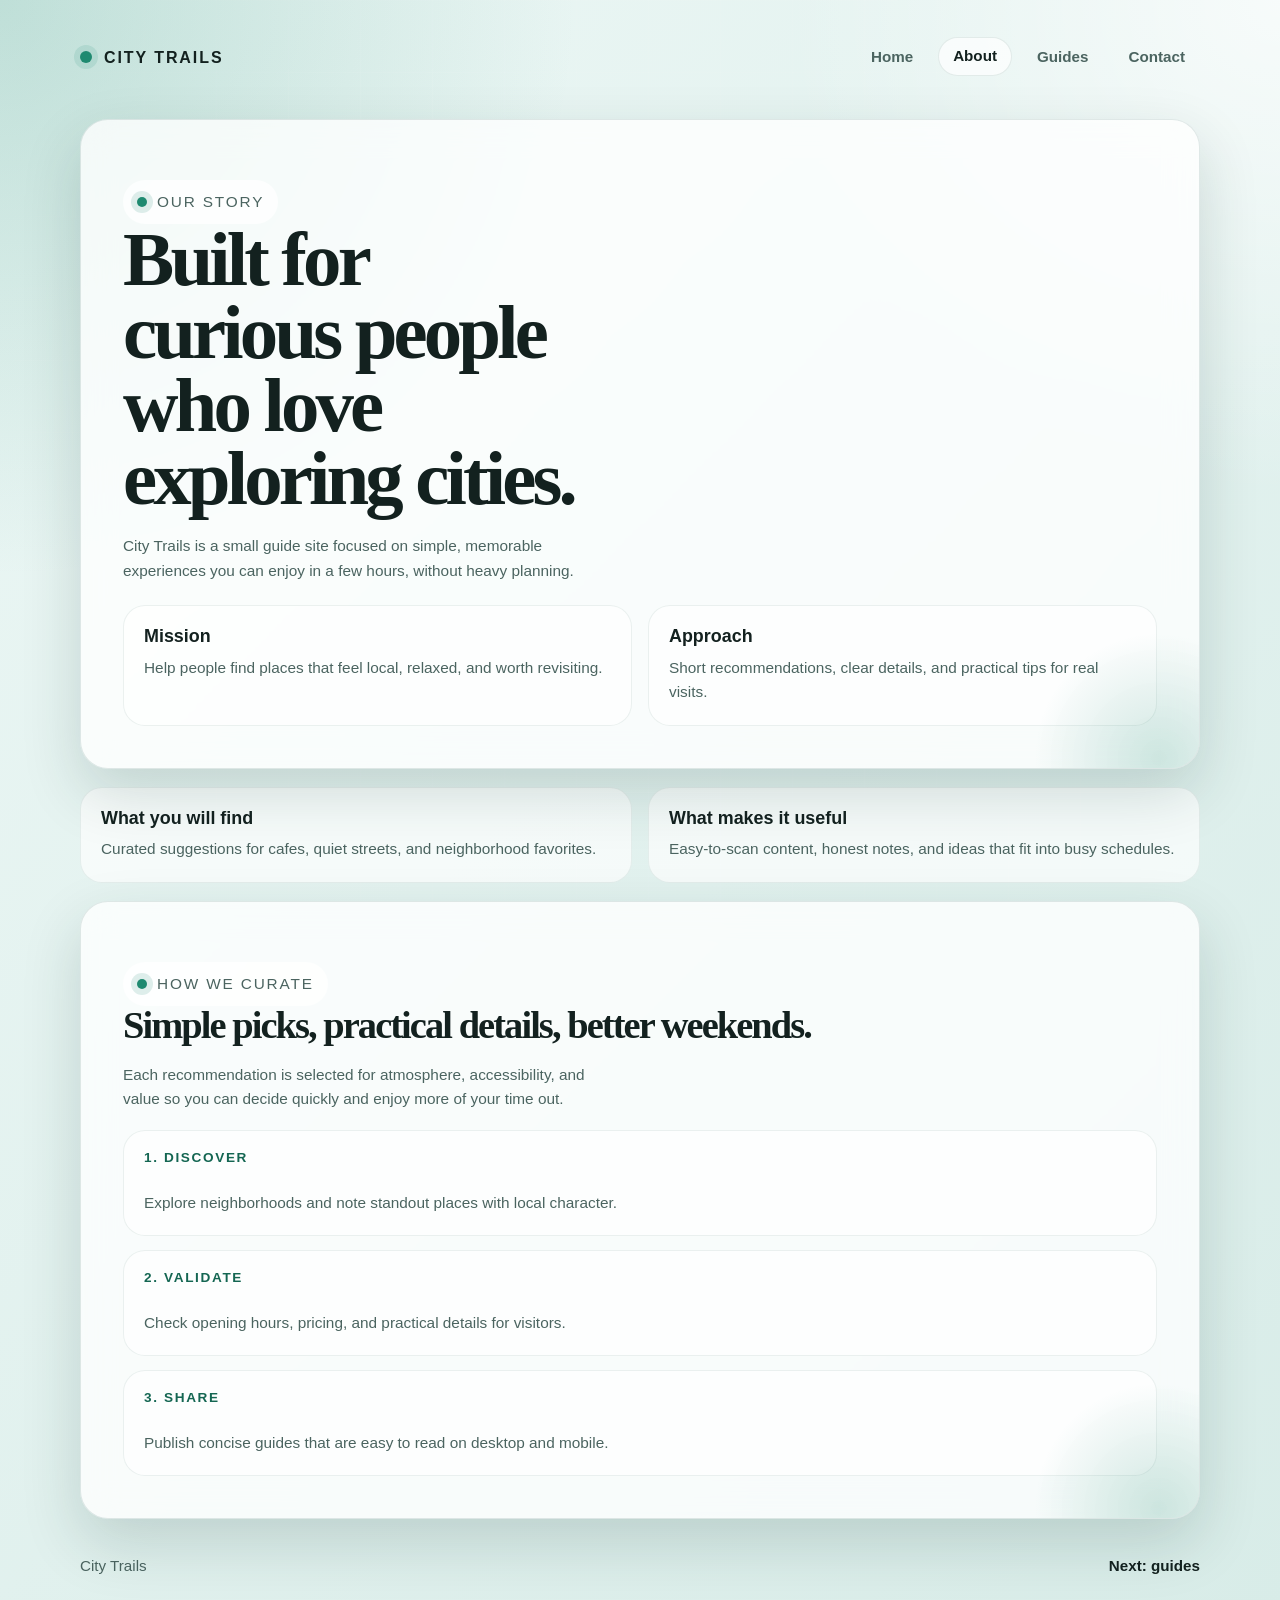
==== about.html @ fec44ee7 "Committed" ====
<!DOCTYPE html>
<html lang="en">
<head>
    <meta charset="UTF-8">
    <meta name="viewport" content="width=device-width, initial-scale=1.0">
    <title>City Trails | About</title>
    <link rel="stylesheet" href="styles.css">
</head>
<body>
    <div class="page-shell">
        <header class="topbar">
            <a class="brand" href="index.html">City Trails</a>
            <nav class="nav" aria-label="Primary">
                <a href="index.html">Home</a>
                <a class="active" href="about.html">About</a>
                <a href="pipeline.html">Guides</a>
                <a href="contact.html">Contact</a>
            </nav>
        </header>

        <main class="content">
            <section class="card hero">
                <p class="kicker">Our story</p>
                <h1>Built for curious people who love exploring cities.</h1>
                <p>City Trails is a small guide site focused on simple, memorable experiences you can enjoy in a few hours, without heavy planning.</p>

                <div class="content-grid mt-22">
                    <div class="info-panel">
                        <strong>Mission</strong>
                        <span>Help people find places that feel local, relaxed, and worth revisiting.</span>
                    </div>
                    <div class="info-panel">
                        <strong>Approach</strong>
                        <span>Short recommendations, clear details, and practical tips for real visits.</span>
                    </div>
                </div>
            </section>

            <section class="content-grid">
                <article class="panel">
                    <strong>What you will find</strong>
                    <span>Curated suggestions for cafes, quiet streets, and neighborhood favorites.</span>
                </article>
                <article class="panel">
                    <strong>What makes it useful</strong>
                    <span>Easy-to-scan content, honest notes, and ideas that fit into busy schedules.</span>
                </article>
            </section>

            <section class="card hero">
                <p class="kicker">How we curate</p>
                <h2 class="section-title">Simple picks, practical details, better weekends.</h2>
                <p class="section-lead">Each recommendation is selected for atmosphere, accessibility, and value so you can decide quickly and enjoy more of your time out.</p>

                <div class="timeline">
                    <div class="timeline-item">
                        <div class="step">1. Discover</div>
                        <p>Explore neighborhoods and note standout places with local character.</p>
                    </div>
                    <div class="timeline-item">
                        <div class="step">2. Validate</div>
                        <p>Check opening hours, pricing, and practical details for visitors.</p>
                    </div>
                    <div class="timeline-item">
                        <div class="step">3. Share</div>
                        <p>Publish concise guides that are easy to read on desktop and mobile.</p>
                    </div>
                </div>
            </section>
        </main>

        <footer class="page-footer">
            <span>City Trails</span>
            <a href="pipeline.html">Next: guides</a>
        </footer>
    </div>
</body>
</html>
---- styles.css ----
:root {
    color-scheme: light;
    --bg: #ecf7f5;
    --bg-accent: #d8ece8;
    --card: rgba(255, 255, 255, 0.78);
    --card-border: rgba(20, 77, 67, 0.12);
    --text: #13211f;
    --muted: #4b6460;
    --primary: #1f8a70;
    --primary-deep: #146652;
    --secondary: #1e3f5a;
    --shadow: 0 24px 60px rgba(15, 50, 45, 0.16);
}

* {
    box-sizing: border-box;
}

html,
body {
    margin: 0;
    min-height: 100%;
}

body {
    font-family: Georgia, "Times New Roman", serif;
    color: var(--text);
    background:
    radial-gradient(circle at top left, rgba(31, 138, 112, 0.22), transparent 28%),
        radial-gradient(circle at top right, rgba(255, 255, 255, 0.72), transparent 24%),
        linear-gradient(135deg, var(--bg), var(--bg-accent));
}

body::before {
    content: "";
    position: fixed;
    inset: 0;
    background-image:
        linear-gradient(rgba(255, 255, 255, 0.18) 1px, transparent 1px),
        linear-gradient(90deg, rgba(255, 255, 255, 0.18) 1px, transparent 1px);
    background-size: 72px 72px;
    mask-image: radial-gradient(circle at center, black 55%, transparent 100%);
    pointer-events: none;
    opacity: 0.35;
}

.page-shell {
    position: relative;
    width: min(1120px, calc(100% - 32px));
    margin: 0 auto;
    padding: 24px 0 40px;
}

.topbar {
    display: flex;
    align-items: center;
    justify-content: space-between;
    gap: 20px;
    padding: 14px 0 22px;
}

.brand {
    display: inline-flex;
    align-items: center;
    gap: 12px;
    color: var(--text);
    text-decoration: none;
    font: 700 1rem/1.1 Arial, Helvetica, sans-serif;
    letter-spacing: 0.12em;
    text-transform: uppercase;
}

.brand::before {
    content: "";
    width: 12px;
    height: 12px;
    border-radius: 50%;
    background: var(--primary);
    box-shadow: 0 0 0 6px rgba(31, 138, 112, 0.12);
}

.nav {
    display: flex;
    flex-wrap: wrap;
    gap: 10px;
}

.nav a {
    padding: 10px 14px;
    border-radius: 999px;
    color: var(--muted);
    text-decoration: none;
    font: 600 0.95rem/1.1 Arial, Helvetica, sans-serif;
    border: 1px solid transparent;
    transition: transform 0.2s ease, background 0.2s ease, color 0.2s ease, border-color 0.2s ease;
}

.nav a:hover,
.nav a:focus-visible,
.nav a.active {
    color: var(--text);
    background: rgba(255, 255, 255, 0.7);
    border-color: rgba(20, 77, 67, 0.1);
    transform: translateY(-1px);
}

.card {
    position: relative;
    background: var(--card);
    border: 1px solid var(--card-border);
    border-radius: 28px;
    box-shadow: var(--shadow);
    backdrop-filter: blur(16px);
    overflow: hidden;
}

.card::after {
    content: "";
    position: absolute;
    inset: auto -90px -120px auto;
    width: 260px;
    height: 260px;
    border-radius: 50%;
    background: radial-gradient(circle, rgba(31, 138, 112, 0.2), transparent 68%);
    pointer-events: none;
}

.hero {
    padding: 42px;
}

.kicker {
    display: inline-flex;
    align-items: center;
    gap: 10px;
    margin: 0 0 18px;
    padding: 10px 14px;
    border-radius: 999px;
    background: rgba(255, 255, 255, 0.74);
    color: var(--primary-deep);
    font: 700 0.9rem/1 Arial, Helvetica, sans-serif;
    letter-spacing: 0.12em;
    text-transform: uppercase;
}

.kicker::before {
    content: "";
    width: 10px;
    height: 10px;
    border-radius: 50%;
    background: var(--primary);
    box-shadow: 0 0 0 6px rgba(31, 138, 112, 0.14);
}

.hero h1,
.section-title {
    margin: 0;
    letter-spacing: -0.05em;
}

.hero h1 {
    max-width: 12ch;
    font-size: clamp(2.8rem, 6vw, 5rem);
    line-height: 0.95;
}

.hero p {
    max-width: 56ch;
    margin: 18px 0 0;
    color: var(--muted);
    font: 400 1.08rem/1.7 Arial, Helvetica, sans-serif;
}

.actions {
    display: flex;
    flex-wrap: wrap;
    gap: 12px;
    margin-top: 28px;
}

.button {
    display: inline-flex;
    align-items: center;
    gap: 10px;
    padding: 12px 18px;
    border-radius: 999px;
    background: linear-gradient(135deg, var(--primary), var(--primary-deep));
    color: #fff;
    text-decoration: none;
    font: 700 0.98rem/1 Arial, Helvetica, sans-serif;
    box-shadow: 0 14px 28px rgba(20, 102, 82, 0.28);
}

.button.secondary {
    background: rgba(255, 255, 255, 0.72);
    color: var(--text);
    box-shadow: none;
    border: 1px solid rgba(20, 77, 67, 0.1);
}

.button::after {
    content: ">";
    font-size: 1rem;
}

.secondary::after {
    content: "";
}

.panel-grid {
    display: grid;
    grid-template-columns: repeat(3, minmax(0, 1fr));
    gap: 16px;
    margin-top: 18px;
}

.panel,
.info-panel,
.timeline-item,
.contact-card,
.form-panel {
    padding: 20px;
    border-radius: 22px;
    background: rgba(255, 255, 255, 0.66);
    border: 1px solid rgba(20, 77, 67, 0.08);
}

.panel strong,
.info-panel strong,
.contact-card strong {
    display: block;
    margin-bottom: 8px;
    font: 700 1.12rem/1.2 Arial, Helvetica, sans-serif;
}

.panel span,
.info-panel span,
.contact-card span,
.timeline-item p,
.form-panel p,
.content p,
.content li,
.muted {
    color: var(--muted);
    font: 400 0.96rem/1.6 Arial, Helvetica, sans-serif;
}

.content {
    display: grid;
    gap: 18px;
    margin-top: 20px;
}

.content-grid {
    display: grid;
    grid-template-columns: repeat(2, minmax(0, 1fr));
    gap: 16px;
}

.mt-22 {
    margin-top: 22px;
}

.section-title {
    font-size: clamp(1.8rem, 3vw, 2.6rem);
    line-height: 1;
}

.section-lead {
    max-width: 58ch;
    margin: 10px 0 0;
    color: var(--muted);
    font: 400 1.02rem/1.7 Arial, Helvetica, sans-serif;
}

.timeline {
    display: grid;
    gap: 14px;
    margin-top: 18px;
}

.timeline-item {
    display: grid;
    gap: 8px;
}

.timeline-item .step {
    font: 700 0.85rem/1 Arial, Helvetica, sans-serif;
    letter-spacing: 0.12em;
    text-transform: uppercase;
    color: var(--primary-deep);
}

.checklist {
    list-style: none;
    padding: 0;
    margin: 16px 0 0;
    display: grid;
    gap: 12px;
}

.checklist li {
    padding: 14px 16px;
    border-radius: 16px;
    background: rgba(255, 255, 255, 0.7);
    border: 1px solid rgba(20, 77, 67, 0.08);
    color: var(--text);
    font: 600 0.96rem/1.45 Arial, Helvetica, sans-serif;
}

.checklist li span {
    display: block;
    margin-top: 4px;
    color: var(--muted);
    font-weight: 400;
}

.contact-grid {
    display: grid;
    grid-template-columns: repeat(3, minmax(0, 1fr));
    gap: 16px;
    margin-top: 18px;
}

.form-grid {
    display: grid;
    gap: 14px;
    margin-top: 18px;
}

.field {
    display: grid;
    gap: 8px;
}

.field label {
    font: 700 0.9rem/1 Arial, Helvetica, sans-serif;
    letter-spacing: 0.06em;
    text-transform: uppercase;
    color: var(--primary-deep);
}

.field input,
.field textarea {
    width: 100%;
    border: 1px solid rgba(20, 77, 67, 0.14);
    border-radius: 16px;
    padding: 14px 16px;
    background: rgba(255, 255, 255, 0.82);
    color: var(--text);
    font: 400 0.98rem/1.5 Arial, Helvetica, sans-serif;
    outline: none;
}

.field textarea {
    min-height: 140px;
    resize: vertical;
}

.field input:focus,
.field textarea:focus {
    border-color: rgba(31, 138, 112, 0.6);
    box-shadow: 0 0 0 4px rgba(31, 138, 112, 0.14);
}

.page-footer {
    display: flex;
    flex-wrap: wrap;
    align-items: center;
    justify-content: space-between;
    gap: 14px;
    margin-top: 18px;
    padding: 18px 0 0;
    color: var(--muted);
    font: 400 0.95rem/1.5 Arial, Helvetica, sans-serif;
}

.page-footer a {
    color: var(--text);
    text-decoration: none;
    font-weight: 700;
}

@media (max-width: 860px) {
    .panel-grid,
    .content-grid,
    .contact-grid {
        grid-template-columns: 1fr;
    }

    .topbar {
        flex-direction: column;
        align-items: flex-start;
    }

    .hero {
        padding: 30px;
    }
}

@media (max-width: 640px) {
    .page-shell {
        width: min(100% - 20px, 1120px);
        padding-top: 14px;
    }

    .card,
    .hero {
        border-radius: 24px;
    }

    .hero {
        padding: 24px;
    }

    .nav {
        width: 100%;
    }

    .nav a {
        flex: 1 1 auto;
        text-align: center;
    }
}
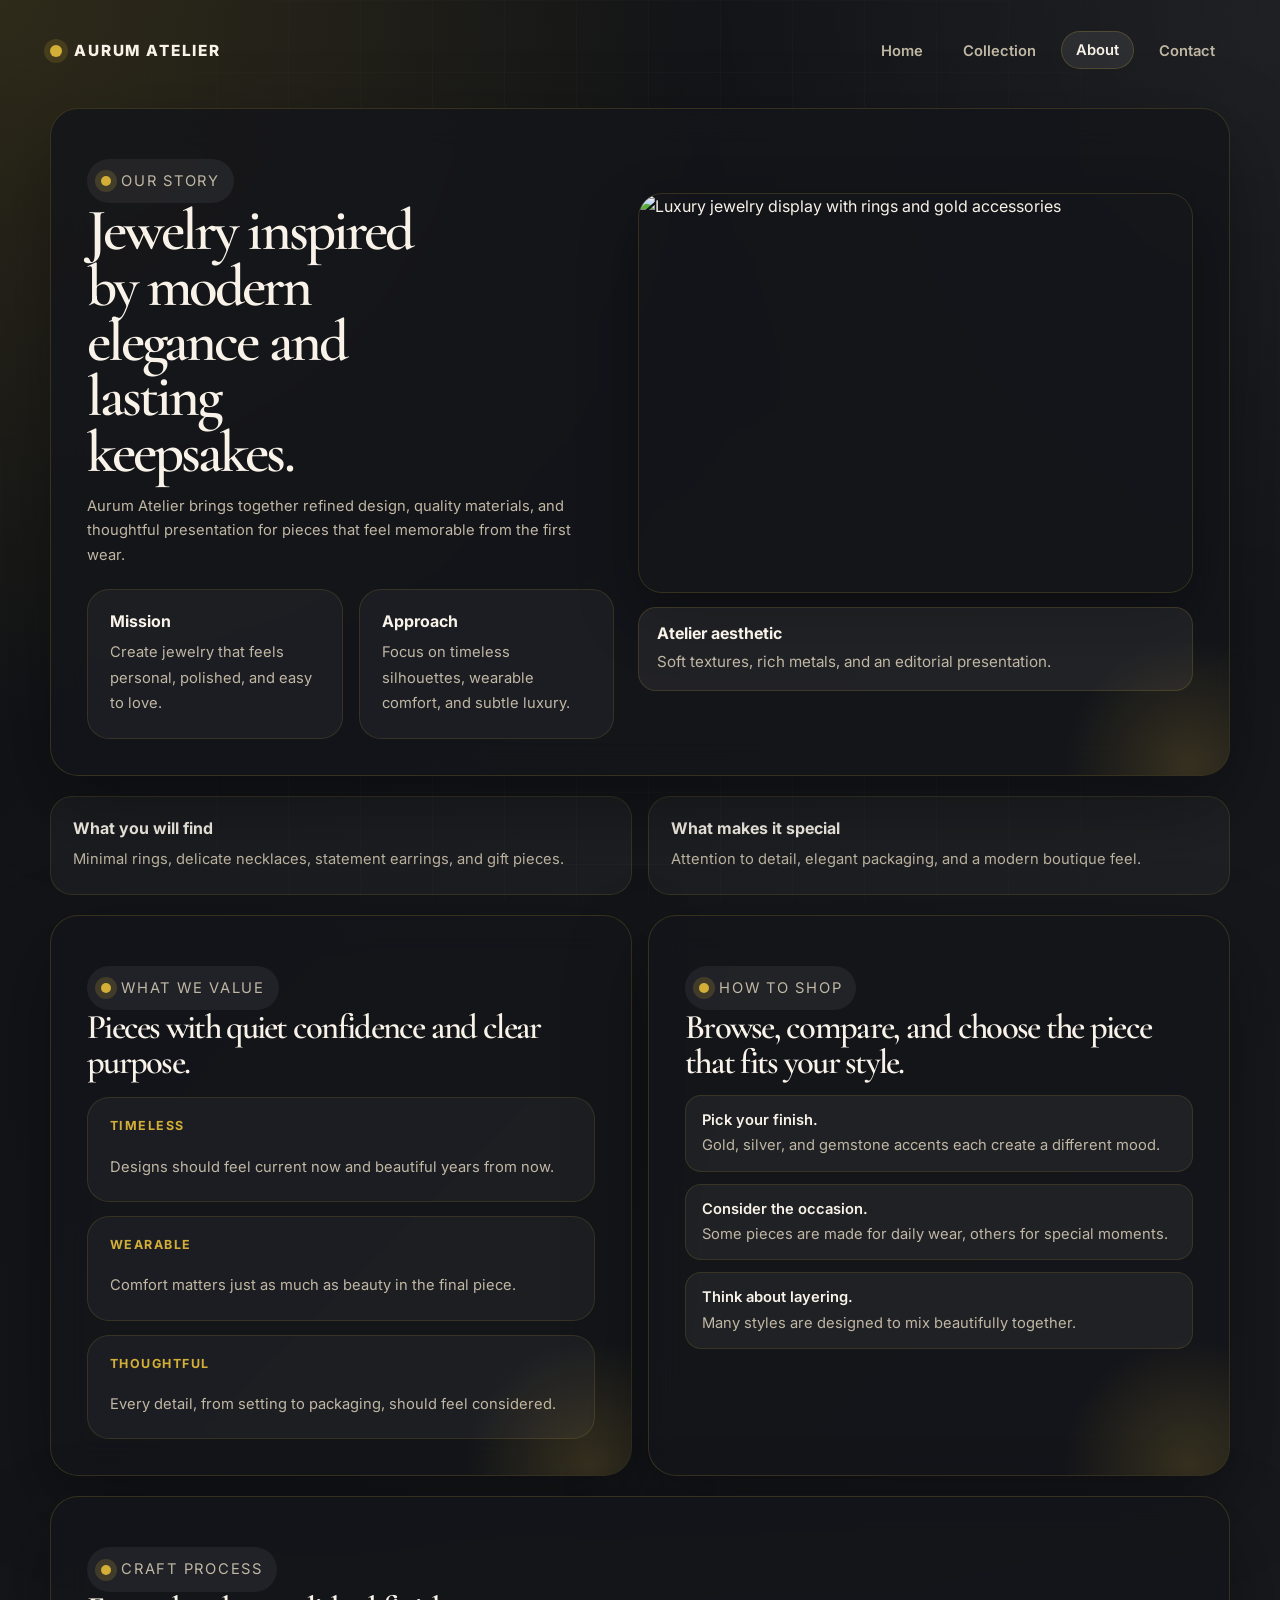
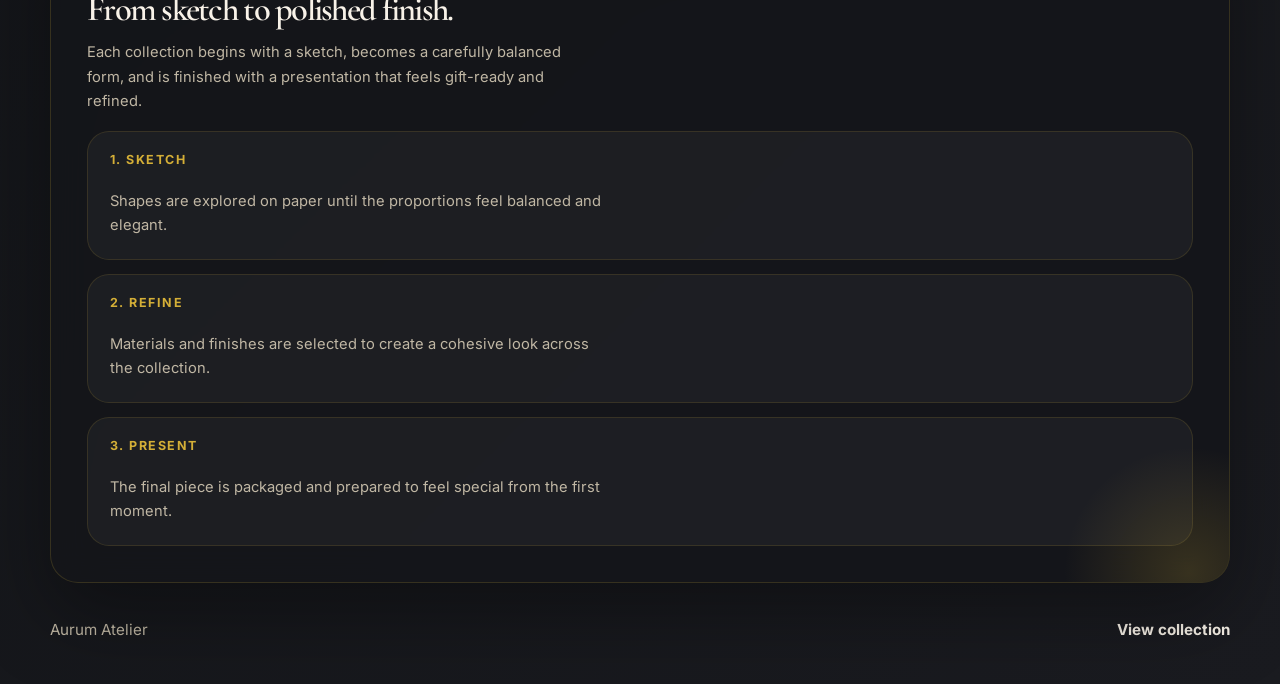
==== commit 3caf022b: "Committed" ====
--- a/about.html
+++ b/about.html
@@ -3,35 +3,45 @@
 <head>
     <meta charset="UTF-8">
     <meta name="viewport" content="width=device-width, initial-scale=1.0">
-    <title>City Trails | About</title>
+    <title>Aurum Atelier | About</title>
     <link rel="stylesheet" href="styles.css">
 </head>
 <body>
     <div class="page-shell">
         <header class="topbar">
-            <a class="brand" href="index.html">City Trails</a>
+            <a class="brand" href="index.html">Aurum Atelier</a>
             <nav class="nav" aria-label="Primary">
                 <a href="index.html">Home</a>
+                <a href="pipeline.html">Collection</a>
                 <a class="active" href="about.html">About</a>
-                <a href="pipeline.html">Guides</a>
                 <a href="contact.html">Contact</a>
             </nav>
         </header>
 
         <main class="content">
-            <section class="card hero">
-                <p class="kicker">Our story</p>
-                <h1>Built for curious people who love exploring cities.</h1>
-                <p>City Trails is a small guide site focused on simple, memorable experiences you can enjoy in a few hours, without heavy planning.</p>
+            <section class="card hero hero-layout reverse">
+                <div class="hero-copy">
+                    <p class="kicker">Our story</p>
+                    <h1>Jewelry inspired by modern elegance and lasting keepsakes.</h1>
+                    <p>Aurum Atelier brings together refined design, quality materials, and thoughtful presentation for pieces that feel memorable from the first wear.</p>
 
-                <div class="content-grid mt-22">
-                    <div class="info-panel">
-                        <strong>Mission</strong>
-                        <span>Help people find places that feel local, relaxed, and worth revisiting.</span>
+                    <div class="content-grid mt-22">
+                        <div class="info-panel">
+                            <strong>Mission</strong>
+                            <span>Create jewelry that feels personal, polished, and easy to love.</span>
+                        </div>
+                        <div class="info-panel">
+                            <strong>Approach</strong>
+                            <span>Focus on timeless silhouettes, wearable comfort, and subtle luxury.</span>
+                        </div>
                     </div>
-                    <div class="info-panel">
-                        <strong>Approach</strong>
-                        <span>Short recommendations, clear details, and practical tips for real visits.</span>
+                </div>
+
+                <div class="hero-visual">
+                    <img src="https://images.unsplash.com/photo-1611652022419-a9419f74343d?auto=format&fit=crop&w=1200&q=80" alt="Luxury jewelry display with rings and gold accessories">
+                    <div class="image-caption">
+                        <strong>Atelier aesthetic</strong>
+                        <span>Soft textures, rich metals, and an editorial presentation.</span>
                     </div>
                 </div>
             </section>
@@ -39,39 +49,70 @@
             <section class="content-grid">
                 <article class="panel">
                     <strong>What you will find</strong>
-                    <span>Curated suggestions for cafes, quiet streets, and neighborhood favorites.</span>
+                    <span>Minimal rings, delicate necklaces, statement earrings, and gift pieces.</span>
                 </article>
                 <article class="panel">
-                    <strong>What makes it useful</strong>
-                    <span>Easy-to-scan content, honest notes, and ideas that fit into busy schedules.</span>
+                    <strong>What makes it special</strong>
+                    <span>Attention to detail, elegant packaging, and a modern boutique feel.</span>
+                </article>
+            </section>
+
+            <section class="content-grid">
+                <article class="card hero">
+                    <p class="kicker">What we value</p>
+                    <h2 class="section-title">Pieces with quiet confidence and clear purpose.</h2>
+                    <div class="timeline">
+                        <div class="timeline-item">
+                            <div class="step">Timeless</div>
+                            <p>Designs should feel current now and beautiful years from now.</p>
+                        </div>
+                        <div class="timeline-item">
+                            <div class="step">Wearable</div>
+                            <p>Comfort matters just as much as beauty in the final piece.</p>
+                        </div>
+                        <div class="timeline-item">
+                            <div class="step">Thoughtful</div>
+                            <p>Every detail, from setting to packaging, should feel considered.</p>
+                        </div>
+                    </div>
+                </article>
+
+                <article class="card hero">
+                    <p class="kicker">How to shop</p>
+                    <h2 class="section-title">Browse, compare, and choose the piece that fits your style.</h2>
+                    <ul class="checklist">
+                        <li>Pick your finish.<span>Gold, silver, and gemstone accents each create a different mood.</span></li>
+                        <li>Consider the occasion.<span>Some pieces are made for daily wear, others for special moments.</span></li>
+                        <li>Think about layering.<span>Many styles are designed to mix beautifully together.</span></li>
+                    </ul>
                 </article>
             </section>
 
             <section class="card hero">
-                <p class="kicker">How we curate</p>
-                <h2 class="section-title">Simple picks, practical details, better weekends.</h2>
-                <p class="section-lead">Each recommendation is selected for atmosphere, accessibility, and value so you can decide quickly and enjoy more of your time out.</p>
+                <p class="kicker">Craft process</p>
+                <h2 class="section-title">From sketch to polished finish.</h2>
+                <p class="section-lead">Each collection begins with a sketch, becomes a carefully balanced form, and is finished with a presentation that feels gift-ready and refined.</p>
 
                 <div class="timeline">
                     <div class="timeline-item">
-                        <div class="step">1. Discover</div>
-                        <p>Explore neighborhoods and note standout places with local character.</p>
+                        <div class="step">1. Sketch</div>
+                        <p>Shapes are explored on paper until the proportions feel balanced and elegant.</p>
                     </div>
                     <div class="timeline-item">
-                        <div class="step">2. Validate</div>
-                        <p>Check opening hours, pricing, and practical details for visitors.</p>
+                        <div class="step">2. Refine</div>
+                        <p>Materials and finishes are selected to create a cohesive look across the collection.</p>
                     </div>
                     <div class="timeline-item">
-                        <div class="step">3. Share</div>
-                        <p>Publish concise guides that are easy to read on desktop and mobile.</p>
+                        <div class="step">3. Present</div>
+                        <p>The final piece is packaged and prepared to feel special from the first moment.</p>
                     </div>
                 </div>
             </section>
         </main>
 
         <footer class="page-footer">
-            <span>City Trails</span>
-            <a href="pipeline.html">Next: guides</a>
+            <span>Aurum Atelier</span>
+            <a href="pipeline.html">View collection</a>
         </footer>
     </div>
 </body>
--- a/styles.css
+++ b/styles.css
@@ -1,15 +1,17 @@
+@import url('https://fonts.googleapis.com/css2?family=Cormorant+Garamond:wght@500;600;700&family=Inter:wght@400;500;600;700;800&display=swap');
+
 :root {
     color-scheme: light;
-    --bg: #ecf7f5;
-    --bg-accent: #d8ece8;
-    --card: rgba(255, 255, 255, 0.78);
-    --card-border: rgba(20, 77, 67, 0.12);
-    --text: #13211f;
-    --muted: #4b6460;
-    --primary: #1f8a70;
-    --primary-deep: #146652;
-    --secondary: #1e3f5a;
-    --shadow: 0 24px 60px rgba(15, 50, 45, 0.16);
+    --bg: #0f1114;
+    --bg-accent: #1a1b20;
+    --card: rgba(20, 21, 26, 0.86);
+    --card-border: rgba(212, 175, 55, 0.18);
+    --text: #f8f2e8;
+    --muted: #c0b7a4;
+    --primary: #d4af37;
+    --primary-deep: #a67c00;
+    --secondary: #d8c6a3;
+    --shadow: 0 30px 80px rgba(0, 0, 0, 0.35);
 }
 
 * {
@@ -22,13 +24,19 @@
     min-height: 100%;
 }
 
+html {
+    scroll-behavior: smooth;
+}
+
 body {
-    font-family: Georgia, "Times New Roman", serif;
+    font-family: Inter, Arial, Helvetica, sans-serif;
+    line-height: 1.6;
     color: var(--text);
     background:
-    radial-gradient(circle at top left, rgba(31, 138, 112, 0.22), transparent 28%),
-        radial-gradient(circle at top right, rgba(255, 255, 255, 0.72), transparent 24%),
+        radial-gradient(circle at top left, rgba(212, 175, 55, 0.16), transparent 28%),
+        radial-gradient(circle at top right, rgba(255, 255, 255, 0.05), transparent 24%),
         linear-gradient(135deg, var(--bg), var(--bg-accent));
+    text-rendering: optimizeLegibility;
 }
 
 body::before {
@@ -36,8 +44,8 @@
     position: fixed;
     inset: 0;
     background-image:
-        linear-gradient(rgba(255, 255, 255, 0.18) 1px, transparent 1px),
-        linear-gradient(90deg, rgba(255, 255, 255, 0.18) 1px, transparent 1px);
+        linear-gradient(rgba(255, 255, 255, 0.06) 1px, transparent 1px),
+        linear-gradient(90deg, rgba(255, 255, 255, 0.06) 1px, transparent 1px);
     background-size: 72px 72px;
     mask-image: radial-gradient(circle at center, black 55%, transparent 100%);
     pointer-events: none;
@@ -46,9 +54,9 @@
 
 .page-shell {
     position: relative;
-    width: min(1120px, calc(100% - 32px));
+    width: min(1180px, calc(100% - 32px));
     margin: 0 auto;
-    padding: 24px 0 40px;
+    padding: 24px 0 42px;
 }
 
 .topbar {
@@ -56,7 +64,7 @@
     align-items: center;
     justify-content: space-between;
     gap: 20px;
-    padding: 14px 0 22px;
+    padding: 8px 0 18px;
 }
 
 .brand {
@@ -65,7 +73,7 @@
     gap: 12px;
     color: var(--text);
     text-decoration: none;
-    font: 700 1rem/1.1 Arial, Helvetica, sans-serif;
+    font: 800 0.96rem/1.1 Inter, Arial, Helvetica, sans-serif;
     letter-spacing: 0.12em;
     text-transform: uppercase;
 }
@@ -76,7 +84,7 @@
     height: 12px;
     border-radius: 50%;
     background: var(--primary);
-    box-shadow: 0 0 0 6px rgba(31, 138, 112, 0.12);
+    box-shadow: 0 0 0 6px rgba(212, 175, 55, 0.16);
 }
 
 .nav {
@@ -90,7 +98,7 @@
     border-radius: 999px;
     color: var(--muted);
     text-decoration: none;
-    font: 600 0.95rem/1.1 Arial, Helvetica, sans-serif;
+    font: 600 0.92rem/1.1 Inter, Arial, Helvetica, sans-serif;
     border: 1px solid transparent;
     transition: transform 0.2s ease, background 0.2s ease, color 0.2s ease, border-color 0.2s ease;
 }
@@ -99,8 +107,8 @@
 .nav a:focus-visible,
 .nav a.active {
     color: var(--text);
-    background: rgba(255, 255, 255, 0.7);
-    border-color: rgba(20, 77, 67, 0.1);
+    background: rgba(255, 255, 255, 0.08);
+    border-color: rgba(212, 175, 55, 0.22);
     transform: translateY(-1px);
 }
 
@@ -110,8 +118,15 @@
     border: 1px solid var(--card-border);
     border-radius: 28px;
     box-shadow: var(--shadow);
-    backdrop-filter: blur(16px);
+    backdrop-filter: blur(18px);
     overflow: hidden;
+    transition: transform 0.28s ease, border-color 0.28s ease, box-shadow 0.28s ease;
+}
+
+.card:hover {
+    transform: translateY(-4px);
+    border-color: rgba(212, 175, 55, 0.32);
+    box-shadow: 0 34px 90px rgba(0, 0, 0, 0.42);
 }
 
 .card::after {
@@ -121,12 +136,91 @@
     width: 260px;
     height: 260px;
     border-radius: 50%;
-    background: radial-gradient(circle, rgba(31, 138, 112, 0.2), transparent 68%);
+    background: radial-gradient(circle, rgba(212, 175, 55, 0.18), transparent 68%);
     pointer-events: none;
 }
 
 .hero {
-    padding: 42px;
+    padding: 36px;
+}
+
+.hero-layout {
+    display: grid;
+    grid-template-columns: minmax(0, 1fr) minmax(300px, 0.95fr);
+    gap: 24px;
+    align-items: center;
+}
+
+.hero-layout.reverse {
+    grid-template-columns: minmax(300px, 0.95fr) minmax(0, 1fr);
+}
+
+.hero-copy {
+    position: relative;
+    z-index: 1;
+}
+
+.hero-visual {
+    display: grid;
+    gap: 14px;
+}
+
+.hero-visual img,
+.gallery-grid img {
+    display: block;
+    width: 100%;
+    object-fit: cover;
+}
+
+.hero-visual img {
+    height: 100%;
+    min-height: 400px;
+    border-radius: 24px;
+    border: 1px solid rgba(212, 175, 55, 0.18);
+    box-shadow: 0 24px 60px rgba(0, 0, 0, 0.32);
+}
+
+.image-caption {
+    padding: 16px 18px;
+    border-radius: 18px;
+    background: rgba(255, 255, 255, 0.06);
+    border: 1px solid rgba(212, 175, 55, 0.16);
+}
+
+.image-caption strong {
+    display: block;
+    margin-bottom: 6px;
+    font: 700 1rem/1.2 Inter, Arial, Helvetica, sans-serif;
+    color: var(--text);
+}
+
+.image-caption span {
+    color: var(--muted);
+    font: 400 0.95rem/1.6 Inter, Arial, Helvetica, sans-serif;
+}
+
+.image-grid {
+    grid-template-columns: repeat(3, minmax(0, 1fr));
+}
+
+.image-grid img {
+    min-height: 220px;
+    border-radius: 22px;
+    border: 1px solid rgba(212, 175, 55, 0.16);
+    box-shadow: 0 18px 36px rgba(0, 0, 0, 0.22);
+}
+
+.gallery-grid {
+    display: grid;
+    grid-template-columns: repeat(4, minmax(0, 1fr));
+    gap: 14px;
+}
+
+.gallery-grid img {
+    height: 260px;
+    border-radius: 22px;
+    border: 1px solid rgba(212, 175, 55, 0.14);
+    box-shadow: 0 18px 36px rgba(0, 0, 0, 0.22);
 }
 
 .kicker {
@@ -136,9 +230,9 @@
     margin: 0 0 18px;
     padding: 10px 14px;
     border-radius: 999px;
-    background: rgba(255, 255, 255, 0.74);
+    background: rgba(255, 255, 255, 0.06);
     color: var(--primary-deep);
-    font: 700 0.9rem/1 Arial, Helvetica, sans-serif;
+    font: 700 0.85rem/1 Inter, Arial, Helvetica, sans-serif;
     letter-spacing: 0.12em;
     text-transform: uppercase;
 }
@@ -149,26 +243,28 @@
     height: 10px;
     border-radius: 50%;
     background: var(--primary);
-    box-shadow: 0 0 0 6px rgba(31, 138, 112, 0.14);
+    box-shadow: 0 0 0 6px rgba(212, 175, 55, 0.18);
 }
 
 .hero h1,
 .section-title {
     margin: 0;
     letter-spacing: -0.05em;
+    font-family: "Cormorant Garamond", Georgia, serif;
+    font-weight: 600;
 }
 
 .hero h1 {
     max-width: 12ch;
-    font-size: clamp(2.8rem, 6vw, 5rem);
-    line-height: 0.95;
+    font-size: clamp(2.3rem, 4.6vw, 4.2rem);
+    line-height: 0.94;
 }
 
 .hero p {
     max-width: 56ch;
-    margin: 18px 0 0;
-    color: var(--muted);
-    font: 400 1.08rem/1.7 Arial, Helvetica, sans-serif;
+    margin: 14px 0 0;
+    color: var(--muted);
+    font: 400 0.98rem/1.7 Inter, Arial, Helvetica, sans-serif;
 }
 
 .actions {
@@ -182,20 +278,20 @@
     display: inline-flex;
     align-items: center;
     gap: 10px;
-    padding: 12px 18px;
+    padding: 13px 20px;
     border-radius: 999px;
     background: linear-gradient(135deg, var(--primary), var(--primary-deep));
-    color: #fff;
+    color: #17120b;
     text-decoration: none;
-    font: 700 0.98rem/1 Arial, Helvetica, sans-serif;
-    box-shadow: 0 14px 28px rgba(20, 102, 82, 0.28);
+    font: 700 0.95rem/1 Inter, Arial, Helvetica, sans-serif;
+    box-shadow: 0 14px 28px rgba(212, 175, 55, 0.22);
 }
 
 .button.secondary {
-    background: rgba(255, 255, 255, 0.72);
+    background: rgba(255, 255, 255, 0.05);
     color: var(--text);
     box-shadow: none;
-    border: 1px solid rgba(20, 77, 67, 0.1);
+    border: 1px solid rgba(212, 175, 55, 0.18);
 }
 
 .button::after {
@@ -219,10 +315,17 @@
 .timeline-item,
 .contact-card,
 .form-panel {
-    padding: 20px;
+    padding: 22px;
     border-radius: 22px;
-    background: rgba(255, 255, 255, 0.66);
-    border: 1px solid rgba(20, 77, 67, 0.08);
+    background: rgba(255, 255, 255, 0.04);
+    border: 1px solid rgba(212, 175, 55, 0.14);
+}
+
+.panel:hover,
+.info-panel:hover,
+.timeline-item:hover,
+.contact-card:hover {
+    border-color: rgba(212, 175, 55, 0.28);
 }
 
 .panel strong,
@@ -230,7 +333,7 @@
 .contact-card strong {
     display: block;
     margin-bottom: 8px;
-    font: 700 1.12rem/1.2 Arial, Helvetica, sans-serif;
+    font: 700 1rem/1.2 Inter, Arial, Helvetica, sans-serif;
 }
 
 .panel span,
@@ -242,12 +345,12 @@
 .content li,
 .muted {
     color: var(--muted);
-    font: 400 0.96rem/1.6 Arial, Helvetica, sans-serif;
+    font: 400 0.92rem/1.65 Inter, Arial, Helvetica, sans-serif;
 }
 
 .content {
     display: grid;
-    gap: 18px;
+    gap: 20px;
     margin-top: 20px;
 }
 
@@ -262,15 +365,15 @@
 }
 
 .section-title {
-    font-size: clamp(1.8rem, 3vw, 2.6rem);
+    font-size: clamp(1.7rem, 2.7vw, 2.5rem);
     line-height: 1;
 }
 
 .section-lead {
     max-width: 58ch;
-    margin: 10px 0 0;
-    color: var(--muted);
-    font: 400 1.02rem/1.7 Arial, Helvetica, sans-serif;
+    margin: 12px 0 0;
+    color: var(--muted);
+    font: 400 0.98rem/1.7 Inter, Arial, Helvetica, sans-serif;
 }
 
 .timeline {
@@ -285,10 +388,10 @@
 }
 
 .timeline-item .step {
-    font: 700 0.85rem/1 Arial, Helvetica, sans-serif;
+    font: 700 0.78rem/1 Inter, Arial, Helvetica, sans-serif;
     letter-spacing: 0.12em;
     text-transform: uppercase;
-    color: var(--primary-deep);
+    color: var(--primary);
 }
 
 .checklist {
@@ -302,10 +405,10 @@
 .checklist li {
     padding: 14px 16px;
     border-radius: 16px;
-    background: rgba(255, 255, 255, 0.7);
-    border: 1px solid rgba(20, 77, 67, 0.08);
-    color: var(--text);
-    font: 600 0.96rem/1.45 Arial, Helvetica, sans-serif;
+    background: rgba(255, 255, 255, 0.05);
+    border: 1px solid rgba(212, 175, 55, 0.14);
+    color: var(--text);
+    font: 600 0.92rem/1.45 Inter, Arial, Helvetica, sans-serif;
 }
 
 .checklist li span {
@@ -334,21 +437,21 @@
 }
 
 .field label {
-    font: 700 0.9rem/1 Arial, Helvetica, sans-serif;
+    font: 700 0.8rem/1 Inter, Arial, Helvetica, sans-serif;
     letter-spacing: 0.06em;
     text-transform: uppercase;
-    color: var(--primary-deep);
+    color: var(--primary);
 }
 
 .field input,
 .field textarea {
     width: 100%;
-    border: 1px solid rgba(20, 77, 67, 0.14);
+    border: 1px solid rgba(212, 175, 55, 0.16);
     border-radius: 16px;
     padding: 14px 16px;
-    background: rgba(255, 255, 255, 0.82);
-    color: var(--text);
-    font: 400 0.98rem/1.5 Arial, Helvetica, sans-serif;
+    background: rgba(255, 255, 255, 0.06);
+    color: var(--text);
+    font: 400 0.98rem/1.5 Inter, Arial, Helvetica, sans-serif;
     outline: none;
 }
 
@@ -359,8 +462,8 @@
 
 .field input:focus,
 .field textarea:focus {
-    border-color: rgba(31, 138, 112, 0.6);
-    box-shadow: 0 0 0 4px rgba(31, 138, 112, 0.14);
+    border-color: rgba(212, 175, 55, 0.6);
+    box-shadow: 0 0 0 4px rgba(212, 175, 55, 0.16);
 }
 
 .page-footer {
@@ -372,7 +475,7 @@
     margin-top: 18px;
     padding: 18px 0 0;
     color: var(--muted);
-    font: 400 0.95rem/1.5 Arial, Helvetica, sans-serif;
+    font: 400 0.95rem/1.5 Inter, Arial, Helvetica, sans-serif;
 }
 
 .page-footer a {
@@ -384,7 +487,11 @@
 @media (max-width: 860px) {
     .panel-grid,
     .content-grid,
-    .contact-grid {
+    .contact-grid,
+    .gallery-grid,
+    .hero-layout,
+    .hero-layout.reverse,
+    .image-grid {
         grid-template-columns: 1fr;
     }
 
@@ -394,7 +501,7 @@
     }
 
     .hero {
-        padding: 30px;
+        padding: 28px;
     }
 }
 
@@ -410,7 +517,7 @@
     }
 
     .hero {
-        padding: 24px;
+        padding: 22px;
     }
 
     .nav {
@@ -421,4 +528,16 @@
         flex: 1 1 auto;
         text-align: center;
     }
-}
+
+    .hero-visual img,
+    .gallery-grid img {
+        min-height: 220px;
+        height: 220px;
+    }
+
+    .hero h1 {
+        max-width: 100%;
+        font-size: clamp(2rem, 10.5vw, 3rem);
+        line-height: 0.98;
+    }
+}
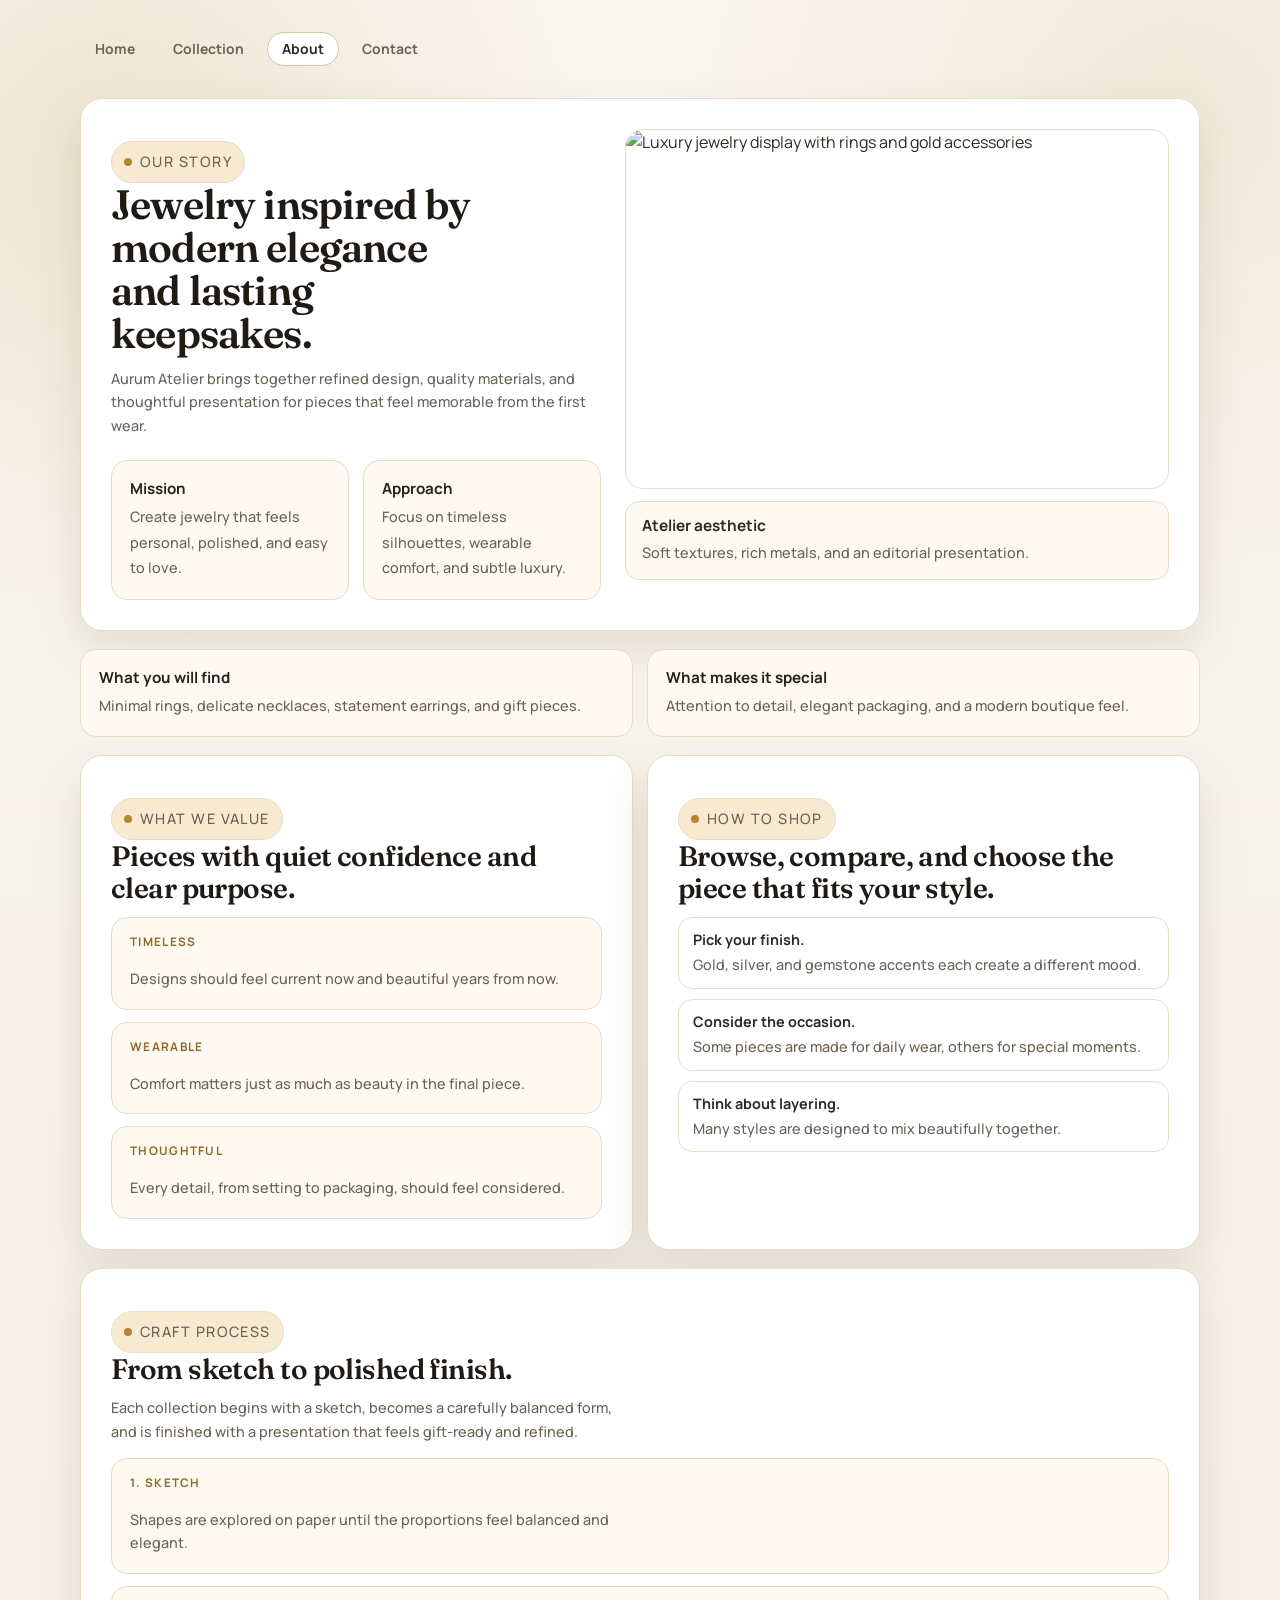
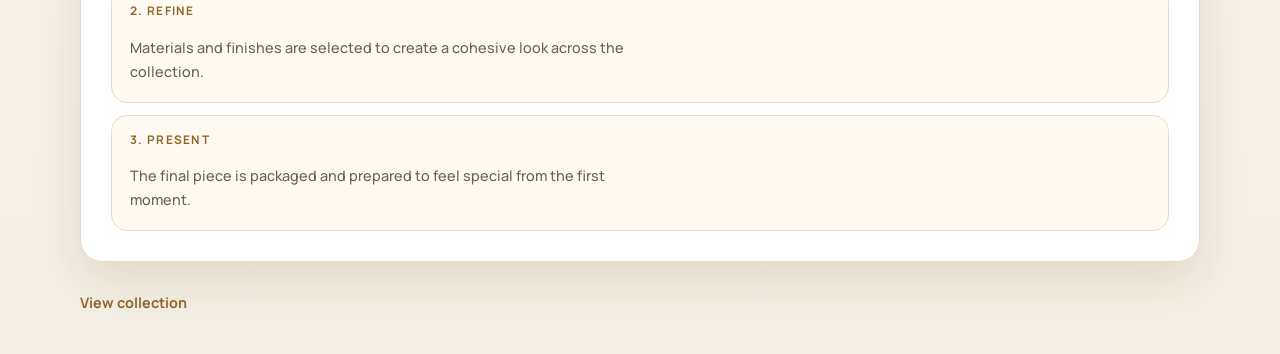
==== commit 27e71048: "Committed" ====
--- a/about.html
+++ b/about.html
@@ -9,7 +9,6 @@
 <body>
     <div class="page-shell">
         <header class="topbar">
-            <a class="brand" href="index.html">Aurum Atelier</a>
             <nav class="nav" aria-label="Primary">
                 <a href="index.html">Home</a>
                 <a href="pipeline.html">Collection</a>
@@ -111,9 +110,21 @@
         </main>
 
         <footer class="page-footer">
-            <span>Aurum Atelier</span>
             <a href="pipeline.html">View collection</a>
         </footer>
     </div>
+    <script>
+    document.addEventListener('DOMContentLoaded', function(){
+        const placeholder = 'data:image/svg+xml;utf8,<svg xmlns="http://www.w3.org/2000/svg" width="800" height="600"><rect width="100%" height="100%" fill="%23fffaf1"/><text x="50%" y="50%" dominant-baseline="middle" text-anchor="middle" fill="%238d6827" font-size="20">Image unavailable</text></svg>';
+        document.querySelectorAll('img').forEach(img=>{
+            img.addEventListener('error', function(){
+                if(this.dataset.fallback) return;
+                this.dataset.fallback = '1';
+                this.classList.add('img-fallback');
+                this.src = placeholder;
+            });
+        });
+    });
+    </script>
 </body>
 </html>
--- a/styles.css
+++ b/styles.css
@@ -1,17 +1,19 @@
-@import url('https://fonts.googleapis.com/css2?family=Cormorant+Garamond:wght@500;600;700&family=Inter:wght@400;500;600;700;800&display=swap');
+@import url('https://fonts.googleapis.com/css2?family=Fraunces:opsz,wght@9..144,500;9..144,600;9..144,700&family=Manrope:wght@400;500;600;700;800&display=swap');
 
 :root {
     color-scheme: light;
-    --bg: #0f1114;
-    --bg-accent: #1a1b20;
-    --card: rgba(20, 21, 26, 0.86);
-    --card-border: rgba(212, 175, 55, 0.18);
-    --text: #f8f2e8;
-    --muted: #c0b7a4;
-    --primary: #d4af37;
-    --primary-deep: #a67c00;
-    --secondary: #d8c6a3;
-    --shadow: 0 30px 80px rgba(0, 0, 0, 0.35);
+    --bg: #faf7f1;
+    --bg-soft: #f4efe4;
+    --card: #ffffff;
+    --panel: #fffaf1;
+    --line: #e8dcc8;
+    --line-strong: #d7c5a2;
+    --text: #2e2a24;
+    --muted: #6b6257;
+    --accent: #b5852f;
+    --accent-deep: #8d6827;
+    --surface-glow: #f7ead0;
+    --shadow: 0 20px 48px rgba(77, 58, 25, 0.12);
 }
 
 * {
@@ -29,34 +31,32 @@
 }
 
 body {
-    font-family: Inter, Arial, Helvetica, sans-serif;
+    font-family: Manrope, "Segoe UI", sans-serif;
     line-height: 1.6;
     color: var(--text);
     background:
-        radial-gradient(circle at top left, rgba(212, 175, 55, 0.16), transparent 28%),
-        radial-gradient(circle at top right, rgba(255, 255, 255, 0.05), transparent 24%),
-        linear-gradient(135deg, var(--bg), var(--bg-accent));
+        radial-gradient(circle at 9% 8%, rgba(181, 133, 47, 0.16), transparent 23%),
+        radial-gradient(circle at 92% 5%, rgba(181, 133, 47, 0.12), transparent 24%),
+        linear-gradient(180deg, var(--bg) 0%, var(--bg-soft) 100%);
     text-rendering: optimizeLegibility;
 }
 
-body::before {
-    content: "";
-    position: fixed;
-    inset: 0;
-    background-image:
-        linear-gradient(rgba(255, 255, 255, 0.06) 1px, transparent 1px),
-        linear-gradient(90deg, rgba(255, 255, 255, 0.06) 1px, transparent 1px);
-    background-size: 72px 72px;
-    mask-image: radial-gradient(circle at center, black 55%, transparent 100%);
-    pointer-events: none;
-    opacity: 0.35;
-}
-
 .page-shell {
-    position: relative;
-    width: min(1180px, calc(100% - 32px));
+    width: min(1120px, calc(100% - 32px));
     margin: 0 auto;
-    padding: 24px 0 42px;
+    padding: 24px 0 40px;
+    animation: page-enter 0.55s ease-out;
+}
+
+@keyframes page-enter {
+    from {
+        opacity: 0;
+        transform: translateY(10px);
+    }
+    to {
+        opacity: 1;
+        transform: translateY(0);
+    }
 }
 
 .topbar {
@@ -64,105 +64,97 @@
     align-items: center;
     justify-content: space-between;
     gap: 20px;
-    padding: 8px 0 18px;
+    padding: 8px 0 16px;
 }
 
 .brand {
     display: inline-flex;
     align-items: center;
-    gap: 12px;
+    gap: 10px;
     color: var(--text);
     text-decoration: none;
-    font: 800 0.96rem/1.1 Inter, Arial, Helvetica, sans-serif;
-    letter-spacing: 0.12em;
+    font: 800 0.95rem/1 Manrope, "Segoe UI", sans-serif;
+    letter-spacing: 0.1em;
     text-transform: uppercase;
 }
 
 .brand::before {
     content: "";
-    width: 12px;
-    height: 12px;
+    width: 11px;
+    height: 11px;
     border-radius: 50%;
-    background: var(--primary);
-    box-shadow: 0 0 0 6px rgba(212, 175, 55, 0.16);
+    background: var(--accent);
+    box-shadow: 0 0 0 5px rgba(181, 133, 47, 0.16);
 }
 
 .nav {
     display: flex;
     flex-wrap: wrap;
-    gap: 10px;
+    gap: 8px;
 }
 
 .nav a {
-    padding: 10px 14px;
+    padding: 9px 14px;
     border-radius: 999px;
     color: var(--muted);
     text-decoration: none;
-    font: 600 0.92rem/1.1 Inter, Arial, Helvetica, sans-serif;
+    font: 700 0.87rem/1 Manrope, "Segoe UI", sans-serif;
     border: 1px solid transparent;
-    transition: transform 0.2s ease, background 0.2s ease, color 0.2s ease, border-color 0.2s ease;
+    transition: background 0.2s ease, color 0.2s ease, border-color 0.2s ease;
 }
 
 .nav a:hover,
 .nav a:focus-visible,
 .nav a.active {
     color: var(--text);
-    background: rgba(255, 255, 255, 0.08);
-    border-color: rgba(212, 175, 55, 0.22);
-    transform: translateY(-1px);
+    background: #fff;
+    border-color: var(--line-strong);
+}
+
+.content {
+    display: grid;
+    gap: 18px;
+    margin-top: 16px;
 }
 
 .card {
+    background: var(--card);
+    border: 1px solid var(--line);
+    border-radius: 22px;
+    box-shadow: var(--shadow);
+    overflow: hidden;
+}
+
+.hero {
+    padding: 30px;
+}
+
+.hero-layout {
+    display: grid;
+    grid-template-columns: minmax(0, 1fr) minmax(340px, 0.9fr);
+    gap: 24px;
+    align-items: start;
+}
+
+.hero-layout.reverse {
+    grid-template-columns: minmax(340px, 0.9fr) minmax(0, 1fr);
+}
+
+.hero-copy {
+    max-width: 560px;
+    align-self: start;
+}
+
+.hero-visual {
+    display: grid;
+    gap: 12px;
+}
+
+.home-hero .hero-visual {
     position: relative;
-    background: var(--card);
-    border: 1px solid var(--card-border);
-    border-radius: 28px;
-    box-shadow: var(--shadow);
-    backdrop-filter: blur(18px);
-    overflow: hidden;
-    transition: transform 0.28s ease, border-color 0.28s ease, box-shadow 0.28s ease;
-}
-
-.card:hover {
-    transform: translateY(-4px);
-    border-color: rgba(212, 175, 55, 0.32);
-    box-shadow: 0 34px 90px rgba(0, 0, 0, 0.42);
-}
-
-.card::after {
-    content: "";
-    position: absolute;
-    inset: auto -90px -120px auto;
-    width: 260px;
-    height: 260px;
-    border-radius: 50%;
-    background: radial-gradient(circle, rgba(212, 175, 55, 0.18), transparent 68%);
-    pointer-events: none;
-}
-
-.hero {
-    padding: 36px;
-}
-
-.hero-layout {
-    display: grid;
-    grid-template-columns: minmax(0, 1fr) minmax(300px, 0.95fr);
-    gap: 24px;
-    align-items: center;
-}
-
-.hero-layout.reverse {
-    grid-template-columns: minmax(300px, 0.95fr) minmax(0, 1fr);
-}
-
-.hero-copy {
-    position: relative;
-    z-index: 1;
-}
-
-.hero-visual {
-    display: grid;
-    gap: 14px;
+    display: block;
+    max-width: 420px;
+    justify-self: end;
 }
 
 .hero-visual img,
@@ -173,30 +165,48 @@
 }
 
 .hero-visual img {
-    height: 100%;
-    min-height: 400px;
-    border-radius: 24px;
-    border: 1px solid rgba(212, 175, 55, 0.18);
-    box-shadow: 0 24px 60px rgba(0, 0, 0, 0.32);
+    min-height: 360px;
+    border-radius: 18px;
+    border: 1px solid var(--line);
+}
+
+.home-hero .hero-visual img {
+    min-height: auto;
+    height: clamp(300px, 34vw, 420px);
+}
+
+.home-hero .image-caption {
+    position: absolute;
+    left: 10px;
+    right: 10px;
+    bottom: 10px;
+    margin: 0;
+    padding: 10px 12px;
+    background: rgba(255, 250, 241, 0.92);
+    border-color: rgba(215, 197, 162, 0.9);
+    backdrop-filter: blur(2px);
+}
+
+.home-hero .image-caption span {
+    line-height: 1.45;
 }
 
 .image-caption {
-    padding: 16px 18px;
-    border-radius: 18px;
-    background: rgba(255, 255, 255, 0.06);
-    border: 1px solid rgba(212, 175, 55, 0.16);
+    padding: 14px 16px;
+    border-radius: 14px;
+    background: var(--panel);
+    border: 1px solid var(--line);
 }
 
 .image-caption strong {
     display: block;
-    margin-bottom: 6px;
-    font: 700 1rem/1.2 Inter, Arial, Helvetica, sans-serif;
-    color: var(--text);
+    margin-bottom: 4px;
+    font: 700 0.96rem/1.3 Manrope, "Segoe UI", sans-serif;
 }
 
 .image-caption span {
     color: var(--muted);
-    font: 400 0.95rem/1.6 Inter, Arial, Helvetica, sans-serif;
+    font: 500 0.9rem/1.6 Manrope, "Segoe UI", sans-serif;
 }
 
 .image-grid {
@@ -204,10 +214,9 @@
 }
 
 .image-grid img {
-    min-height: 220px;
-    border-radius: 22px;
-    border: 1px solid rgba(212, 175, 55, 0.16);
-    box-shadow: 0 18px 36px rgba(0, 0, 0, 0.22);
+    min-height: 190px;
+    border-radius: 16px;
+    border: 1px solid var(--line);
 }
 
 .gallery-grid {
@@ -217,86 +226,93 @@
 }
 
 .gallery-grid img {
-    height: 260px;
-    border-radius: 22px;
-    border: 1px solid rgba(212, 175, 55, 0.14);
-    box-shadow: 0 18px 36px rgba(0, 0, 0, 0.22);
+    height: 220px;
+    border-radius: 16px;
+    border: 1px solid var(--line);
+}
+
+/* fallback styling for replaced/broken images */
+.img-fallback {
+    background: linear-gradient(180deg, #fffaf1, #f4efe4);
+    display: block;
+    object-fit: cover;
+    color: var(--accent-deep);
 }
 
 .kicker {
     display: inline-flex;
     align-items: center;
-    gap: 10px;
-    margin: 0 0 18px;
-    padding: 10px 14px;
+    gap: 8px;
+    margin: 0 0 14px;
+    padding: 8px 12px;
     border-radius: 999px;
-    background: rgba(255, 255, 255, 0.06);
-    color: var(--primary-deep);
-    font: 700 0.85rem/1 Inter, Arial, Helvetica, sans-serif;
-    letter-spacing: 0.12em;
+    border: 1px solid var(--line);
+    background: var(--surface-glow);
+    color: var(--accent-deep);
+    font: 700 0.76rem/1 Manrope, "Segoe UI", sans-serif;
+    letter-spacing: 0.1em;
     text-transform: uppercase;
 }
 
 .kicker::before {
     content: "";
-    width: 10px;
-    height: 10px;
+    width: 8px;
+    height: 8px;
     border-radius: 50%;
-    background: var(--primary);
-    box-shadow: 0 0 0 6px rgba(212, 175, 55, 0.18);
+    background: var(--accent);
 }
 
 .hero h1,
 .section-title {
     margin: 0;
-    letter-spacing: -0.05em;
-    font-family: "Cormorant Garamond", Georgia, serif;
+    font-family: Fraunces, Georgia, serif;
     font-weight: 600;
+    letter-spacing: -0.02em;
+    color: #1f1a14;
 }
 
 .hero h1 {
-    max-width: 12ch;
-    font-size: clamp(2.3rem, 4.6vw, 4.2rem);
-    line-height: 0.94;
+    max-width: 14ch;
+    font-size: clamp(1.9rem, 3.2vw, 2.95rem);
+    line-height: 1.05;
 }
 
 .hero p {
-    max-width: 56ch;
-    margin: 14px 0 0;
-    color: var(--muted);
-    font: 400 0.98rem/1.7 Inter, Arial, Helvetica, sans-serif;
+    max-width: 58ch;
+    margin: 12px 0 0;
+    color: var(--muted);
+    font: 500 0.95rem/1.7 Manrope, "Segoe UI", sans-serif;
 }
 
 .actions {
     display: flex;
     flex-wrap: wrap;
-    gap: 12px;
-    margin-top: 28px;
+    gap: 10px;
+    margin-top: 22px;
 }
 
 .button {
     display: inline-flex;
     align-items: center;
-    gap: 10px;
-    padding: 13px 20px;
+    gap: 8px;
+    padding: 11px 16px;
     border-radius: 999px;
-    background: linear-gradient(135deg, var(--primary), var(--primary-deep));
-    color: #17120b;
+    background: linear-gradient(135deg, #bc8a31, #a17222);
+    color: #fff;
     text-decoration: none;
-    font: 700 0.95rem/1 Inter, Arial, Helvetica, sans-serif;
-    box-shadow: 0 14px 28px rgba(212, 175, 55, 0.22);
+    font: 700 0.88rem/1 Manrope, "Segoe UI", sans-serif;
+    border: 1px solid rgba(0, 0, 0, 0.04);
 }
 
 .button.secondary {
-    background: rgba(255, 255, 255, 0.05);
+    background: #fff;
     color: var(--text);
-    box-shadow: none;
-    border: 1px solid rgba(212, 175, 55, 0.18);
+    border-color: var(--line-strong);
 }
 
 .button::after {
     content: ">";
-    font-size: 1rem;
+    font-size: 0.95rem;
 }
 
 .secondary::after {
@@ -306,8 +322,7 @@
 .panel-grid {
     display: grid;
     grid-template-columns: repeat(3, minmax(0, 1fr));
-    gap: 16px;
-    margin-top: 18px;
+    gap: 14px;
 }
 
 .panel,
@@ -315,25 +330,19 @@
 .timeline-item,
 .contact-card,
 .form-panel {
-    padding: 22px;
-    border-radius: 22px;
-    background: rgba(255, 255, 255, 0.04);
-    border: 1px solid rgba(212, 175, 55, 0.14);
-}
-
-.panel:hover,
-.info-panel:hover,
-.timeline-item:hover,
-.contact-card:hover {
-    border-color: rgba(212, 175, 55, 0.28);
+    padding: 18px;
+    border-radius: 16px;
+    background: var(--panel);
+    border: 1px solid var(--line);
 }
 
 .panel strong,
 .info-panel strong,
 .contact-card strong {
     display: block;
-    margin-bottom: 8px;
-    font: 700 1rem/1.2 Inter, Arial, Helvetica, sans-serif;
+    margin-bottom: 6px;
+    font: 700 0.95rem/1.25 Manrope, "Segoe UI", sans-serif;
+    color: #27221c;
 }
 
 .panel span,
@@ -345,19 +354,13 @@
 .content li,
 .muted {
     color: var(--muted);
-    font: 400 0.92rem/1.65 Inter, Arial, Helvetica, sans-serif;
-}
-
-.content {
-    display: grid;
-    gap: 20px;
-    margin-top: 20px;
+    font: 500 0.9rem/1.65 Manrope, "Segoe UI", sans-serif;
 }
 
 .content-grid {
     display: grid;
     grid-template-columns: repeat(2, minmax(0, 1fr));
-    gap: 16px;
+    gap: 14px;
 }
 
 .mt-22 {
@@ -365,105 +368,105 @@
 }
 
 .section-title {
-    font-size: clamp(1.7rem, 2.7vw, 2.5rem);
-    line-height: 1;
+    font-size: clamp(1.45rem, 2.2vw, 2rem);
+    line-height: 1.12;
 }
 
 .section-lead {
     max-width: 58ch;
-    margin: 12px 0 0;
-    color: var(--muted);
-    font: 400 0.98rem/1.7 Inter, Arial, Helvetica, sans-serif;
+    margin: 10px 0 0;
+    color: var(--muted);
+    font: 500 0.95rem/1.7 Manrope, "Segoe UI", sans-serif;
 }
 
 .timeline {
     display: grid;
-    gap: 14px;
-    margin-top: 18px;
+    gap: 12px;
+    margin-top: 14px;
 }
 
 .timeline-item {
     display: grid;
-    gap: 8px;
+    gap: 7px;
 }
 
 .timeline-item .step {
-    font: 700 0.78rem/1 Inter, Arial, Helvetica, sans-serif;
-    letter-spacing: 0.12em;
+    font: 700 0.74rem/1 Manrope, "Segoe UI", sans-serif;
+    letter-spacing: 0.11em;
     text-transform: uppercase;
-    color: var(--primary);
+    color: var(--accent-deep);
 }
 
 .checklist {
     list-style: none;
     padding: 0;
-    margin: 16px 0 0;
-    display: grid;
-    gap: 12px;
+    margin: 14px 0 0;
+    display: grid;
+    gap: 10px;
 }
 
 .checklist li {
-    padding: 14px 16px;
-    border-radius: 16px;
-    background: rgba(255, 255, 255, 0.05);
-    border: 1px solid rgba(212, 175, 55, 0.14);
+    padding: 12px 14px;
+    border-radius: 14px;
+    background: #fff;
+    border: 1px solid var(--line);
     color: var(--text);
-    font: 600 0.92rem/1.45 Inter, Arial, Helvetica, sans-serif;
+    font: 700 0.9rem/1.45 Manrope, "Segoe UI", sans-serif;
 }
 
 .checklist li span {
     display: block;
     margin-top: 4px;
     color: var(--muted);
-    font-weight: 400;
+    font-weight: 500;
 }
 
 .contact-grid {
     display: grid;
     grid-template-columns: repeat(3, minmax(0, 1fr));
-    gap: 16px;
-    margin-top: 18px;
-}
-
-.form-grid {
-    display: grid;
     gap: 14px;
     margin-top: 18px;
 }
 
+.form-grid {
+    display: grid;
+    gap: 12px;
+    margin-top: 14px;
+}
+
 .field {
     display: grid;
-    gap: 8px;
+    gap: 6px;
 }
 
 .field label {
-    font: 700 0.8rem/1 Inter, Arial, Helvetica, sans-serif;
-    letter-spacing: 0.06em;
+    font: 700 0.76rem/1 Manrope, "Segoe UI", sans-serif;
+    letter-spacing: 0.08em;
     text-transform: uppercase;
-    color: var(--primary);
+    color: var(--accent-deep);
 }
 
 .field input,
 .field textarea {
     width: 100%;
-    border: 1px solid rgba(212, 175, 55, 0.16);
-    border-radius: 16px;
-    padding: 14px 16px;
-    background: rgba(255, 255, 255, 0.06);
+    border: 1px solid var(--line-strong);
+    border-radius: 12px;
+    padding: 11px 13px;
+    background: #fff;
     color: var(--text);
-    font: 400 0.98rem/1.5 Inter, Arial, Helvetica, sans-serif;
+    font: 500 0.92rem/1.5 Manrope, "Segoe UI", sans-serif;
     outline: none;
 }
 
 .field textarea {
-    min-height: 140px;
+    min-height: 130px;
     resize: vertical;
 }
 
 .field input:focus,
 .field textarea:focus {
-    border-color: rgba(212, 175, 55, 0.6);
-    box-shadow: 0 0 0 4px rgba(212, 175, 55, 0.16);
+    border-color: #b5852f;
+    box-shadow: 0 0 0 3px rgba(181, 133, 47, 0.14);
 }
 
 .page-footer {
@@ -471,20 +474,20 @@
     flex-wrap: wrap;
     align-items: center;
     justify-content: space-between;
-    gap: 14px;
-    margin-top: 18px;
-    padding: 18px 0 0;
-    color: var(--muted);
-    font: 400 0.95rem/1.5 Inter, Arial, Helvetica, sans-serif;
+    gap: 12px;
+    margin-top: 16px;
+    padding: 14px 0 0;
+    color: var(--muted);
+    font: 500 0.9rem/1.5 Manrope, "Segoe UI", sans-serif;
 }
 
 .page-footer a {
-    color: var(--text);
+    color: var(--accent-deep);
     text-decoration: none;
     font-weight: 700;
 }
 
-@media (max-width: 860px) {
+@media (max-width: 940px) {
     .panel-grid,
     .content-grid,
     .contact-grid,
@@ -495,25 +498,31 @@
         grid-template-columns: 1fr;
     }
 
+    .hero-copy {
+        max-width: 100%;
+    }
+
+    .home-hero .hero-visual {
+        max-width: 100%;
+        justify-self: stretch;
+    }
+
+    .home-hero .image-caption {
+        left: 8px;
+        right: 8px;
+        bottom: 8px;
+    }
+}
+
+@media (max-width: 700px) {
     .topbar {
         flex-direction: column;
         align-items: flex-start;
     }
 
-    .hero {
-        padding: 28px;
-    }
-}
-
-@media (max-width: 640px) {
     .page-shell {
         width: min(100% - 20px, 1120px);
-        padding-top: 14px;
-    }
-
-    .card,
-    .hero {
-        border-radius: 24px;
+        padding-top: 12px;
     }
 
     .hero {
@@ -529,15 +538,14 @@
         text-align: center;
     }
 
+    .hero h1 {
+        max-width: 100%;
+        font-size: clamp(1.7rem, 7.8vw, 2.35rem);
+    }
+
     .hero-visual img,
     .gallery-grid img {
-        min-height: 220px;
-        height: 220px;
-    }
-
-    .hero h1 {
-        max-width: 100%;
-        font-size: clamp(2rem, 10.5vw, 3rem);
-        line-height: 0.98;
-    }
-}
+        min-height: 210px;
+        height: 210px;
+    }
+}
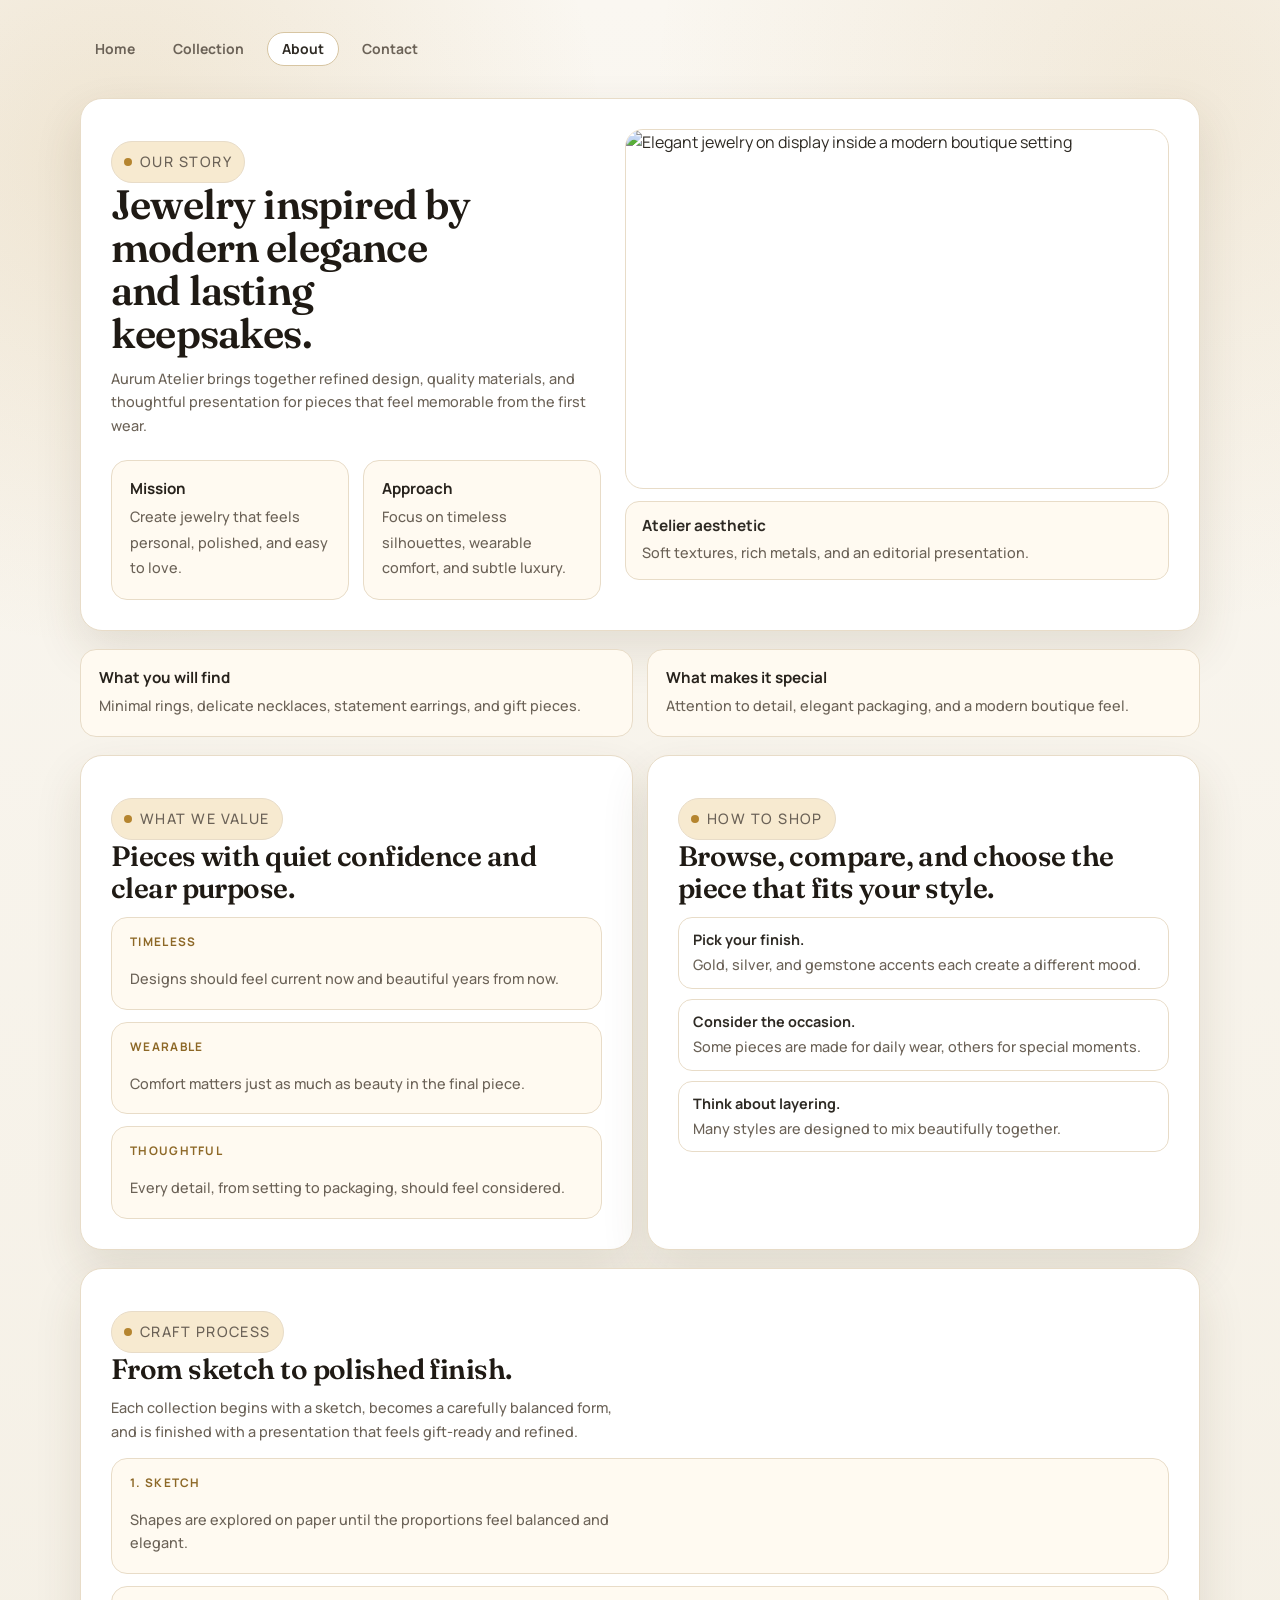
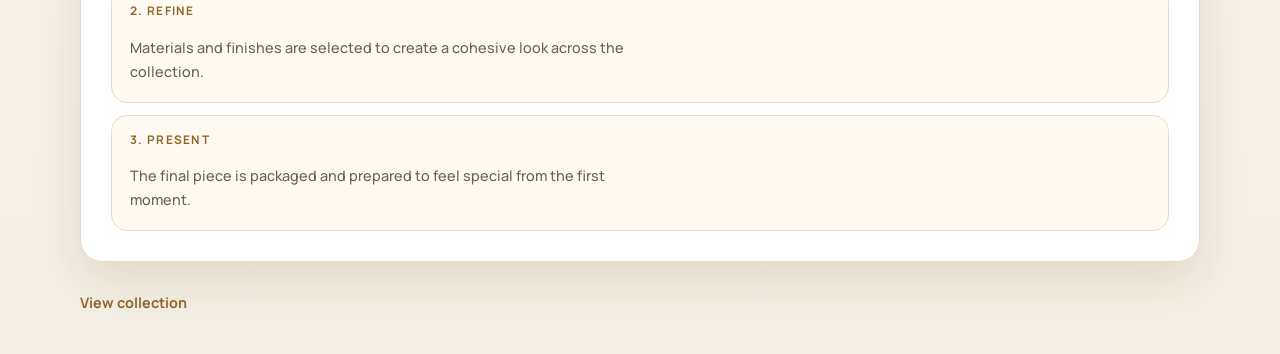
==== commit 78d57815: "commit" ====
--- a/about.html
+++ b/about.html
@@ -37,7 +37,7 @@
                 </div>
 
                 <div class="hero-visual">
-                    <img src="https://images.unsplash.com/photo-1611652022419-a9419f74343d?auto=format&fit=crop&w=1200&q=80" alt="Luxury jewelry display with rings and gold accessories">
+                    <img src="https://images.unsplash.com/photo-1603974372039-adc49044b6bd?auto=format&fit=crop&w=1200&q=80" alt="Elegant jewelry on display inside a modern boutique setting">
                     <div class="image-caption">
                         <strong>Atelier aesthetic</strong>
                         <span>Soft textures, rich metals, and an editorial presentation.</span>
@@ -115,13 +115,11 @@
     </div>
     <script>
     document.addEventListener('DOMContentLoaded', function(){
-        const placeholder = 'data:image/svg+xml;utf8,<svg xmlns="http://www.w3.org/2000/svg" width="800" height="600"><rect width="100%" height="100%" fill="%23fffaf1"/><text x="50%" y="50%" dominant-baseline="middle" text-anchor="middle" fill="%238d6827" font-size="20">Image unavailable</text></svg>';
         document.querySelectorAll('img').forEach(img=>{
             img.addEventListener('error', function(){
                 if(this.dataset.fallback) return;
                 this.dataset.fallback = '1';
-                this.classList.add('img-fallback');
-                this.src = placeholder;
+                this.remove();
             });
         });
     });
